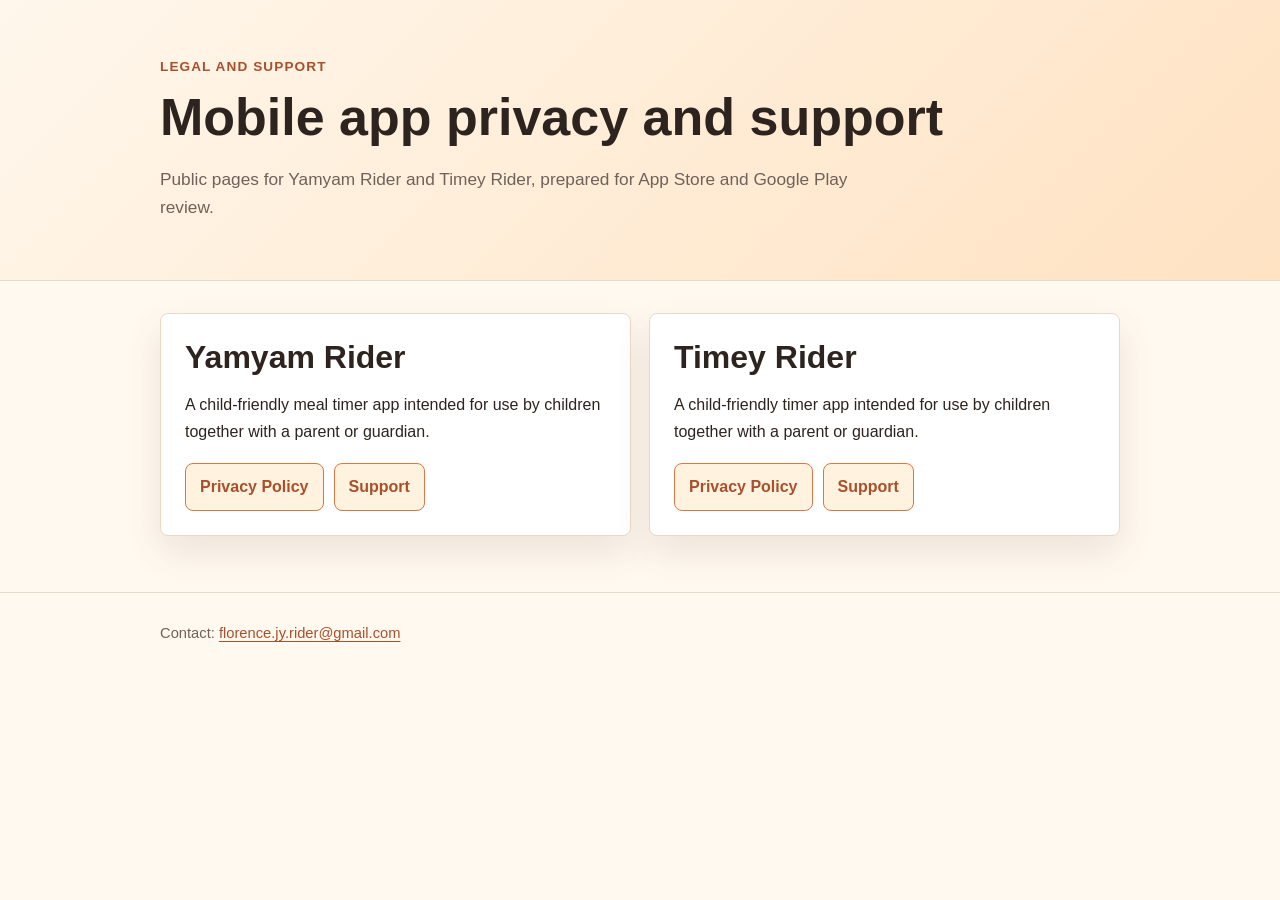
==== docs/index.html @ 0dad2fe5 "Implemented the GitHub Pages static site Created: - app-legal-pages/docs/index.html - app-legal-pa" ====
<!doctype html>
<html lang="en">
<head>
  <meta charset="utf-8">
  <meta name="viewport" content="width=device-width, initial-scale=1">
  <title>App Legal and Support Pages</title>
  <link rel="stylesheet" href="style.css">
</head>
<body>
  <header class="site-header">
    <div class="wrap hero">
      <p class="eyebrow">Legal and support</p>
      <h1>Mobile app privacy and support</h1>
      <p class="lead">Public pages for Yamyam Rider and Timey Rider, prepared for App Store and Google Play review.</p>
    </div>
  </header>

  <main class="wrap main">
    <section class="grid" aria-label="App pages">
      <article class="card">
        <h2>Yamyam Rider</h2>
        <p>A child-friendly meal timer app intended for use by children together with a parent or guardian.</p>
        <div class="links">
          <a class="button" href="privacy/yamyam-rider/">Privacy Policy</a>
          <a class="button" href="support/yamyam-rider/">Support</a>
        </div>
      </article>

      <article class="card">
        <h2>Timey Rider</h2>
        <p>A child-friendly timer app intended for use by children together with a parent or guardian.</p>
        <div class="links">
          <a class="button" href="privacy/timey-rider/">Privacy Policy</a>
          <a class="button" href="support/timey-rider/">Support</a>
        </div>
      </article>
    </section>
  </main>

  <footer class="site-footer">
    <div class="wrap">
      <p>Contact: <a href="mailto:florence.jy.rider@gmail.com">florence.jy.rider@gmail.com</a></p>
    </div>
  </footer>
</body>
</html>
---- docs/style.css ----
:root {
  color-scheme: light;
  --bg: #fff9f0;
  --surface: #ffffff;
  --surface-soft: #fff3df;
  --text: #2d241f;
  --muted: #6e625a;
  --accent: #d97845;
  --accent-dark: #a94f2b;
  --border: #ead8c6;
  --shadow: 0 16px 36px rgba(111, 78, 55, 0.12);
}

* {
  box-sizing: border-box;
}

html {
  scroll-behavior: smooth;
}

body {
  margin: 0;
  background: var(--bg);
  color: var(--text);
  font-family: -apple-system, BlinkMacSystemFont, "Segoe UI", sans-serif;
  font-size: 16px;
  line-height: 1.65;
}

a {
  color: var(--accent-dark);
  text-decoration-thickness: 0.08em;
  text-underline-offset: 0.18em;
}

a:hover {
  color: var(--accent);
}

.site-header {
  background: linear-gradient(135deg, #fff7ec 0%, #ffe2c2 100%);
  border-bottom: 1px solid var(--border);
}

.wrap {
  width: min(100% - 32px, 960px);
  margin: 0 auto;
}

.hero {
  padding: 56px 0 44px;
}

.eyebrow {
  margin: 0 0 8px;
  color: var(--accent-dark);
  font-size: 0.85rem;
  font-weight: 700;
  letter-spacing: 0.08em;
  text-transform: uppercase;
}

h1,
h2,
h3 {
  line-height: 1.2;
}

h1 {
  margin: 0;
  font-size: clamp(2rem, 6vw, 3.25rem);
}

h2 {
  margin: 0 0 16px;
  font-size: clamp(1.45rem, 4vw, 2rem);
}

h3 {
  margin: 28px 0 8px;
  font-size: 1.15rem;
}

p {
  margin: 0 0 14px;
}

ul {
  margin: 0 0 16px;
  padding-left: 1.35rem;
}

.lead {
  max-width: 720px;
  margin-top: 16px;
  color: var(--muted);
  font-size: 1.08rem;
}

.main {
  padding: 32px 0 56px;
}

.grid {
  display: grid;
  grid-template-columns: repeat(2, minmax(0, 1fr));
  gap: 18px;
}

.card,
.content-card {
  background: var(--surface);
  border: 1px solid var(--border);
  border-radius: 8px;
  box-shadow: var(--shadow);
}

.card {
  padding: 24px;
}

.content-card {
  padding: clamp(20px, 4vw, 36px);
}

.links {
  display: flex;
  flex-wrap: wrap;
  gap: 10px;
  margin-top: 18px;
}

.button {
  display: inline-flex;
  align-items: center;
  justify-content: center;
  min-height: 44px;
  padding: 10px 14px;
  border: 1px solid var(--accent);
  border-radius: 8px;
  background: var(--surface-soft);
  color: var(--accent-dark);
  font-weight: 700;
  text-decoration: none;
}

.button:hover {
  background: #ffe8cf;
}

.navline {
  display: flex;
  flex-wrap: wrap;
  gap: 8px;
  margin: 0 0 24px;
  padding: 12px 14px;
  background: var(--surface-soft);
  border: 1px solid var(--border);
  border-radius: 8px;
  color: var(--muted);
}

.navline a {
  font-weight: 700;
}

.lang-section {
  padding-top: 18px;
  border-top: 1px solid var(--border);
}

.lang-section:first-of-type {
  border-top: 0;
}

.meta {
  color: var(--muted);
}

.site-footer {
  padding: 28px 0;
  border-top: 1px solid var(--border);
  color: var(--muted);
  font-size: 0.92rem;
}

@media (max-width: 720px) {
  .wrap {
    width: min(100% - 24px, 960px);
  }

  .hero {
    padding: 40px 0 34px;
  }

  .grid {
    grid-template-columns: 1fr;
  }

  .card {
    padding: 20px;
  }
}
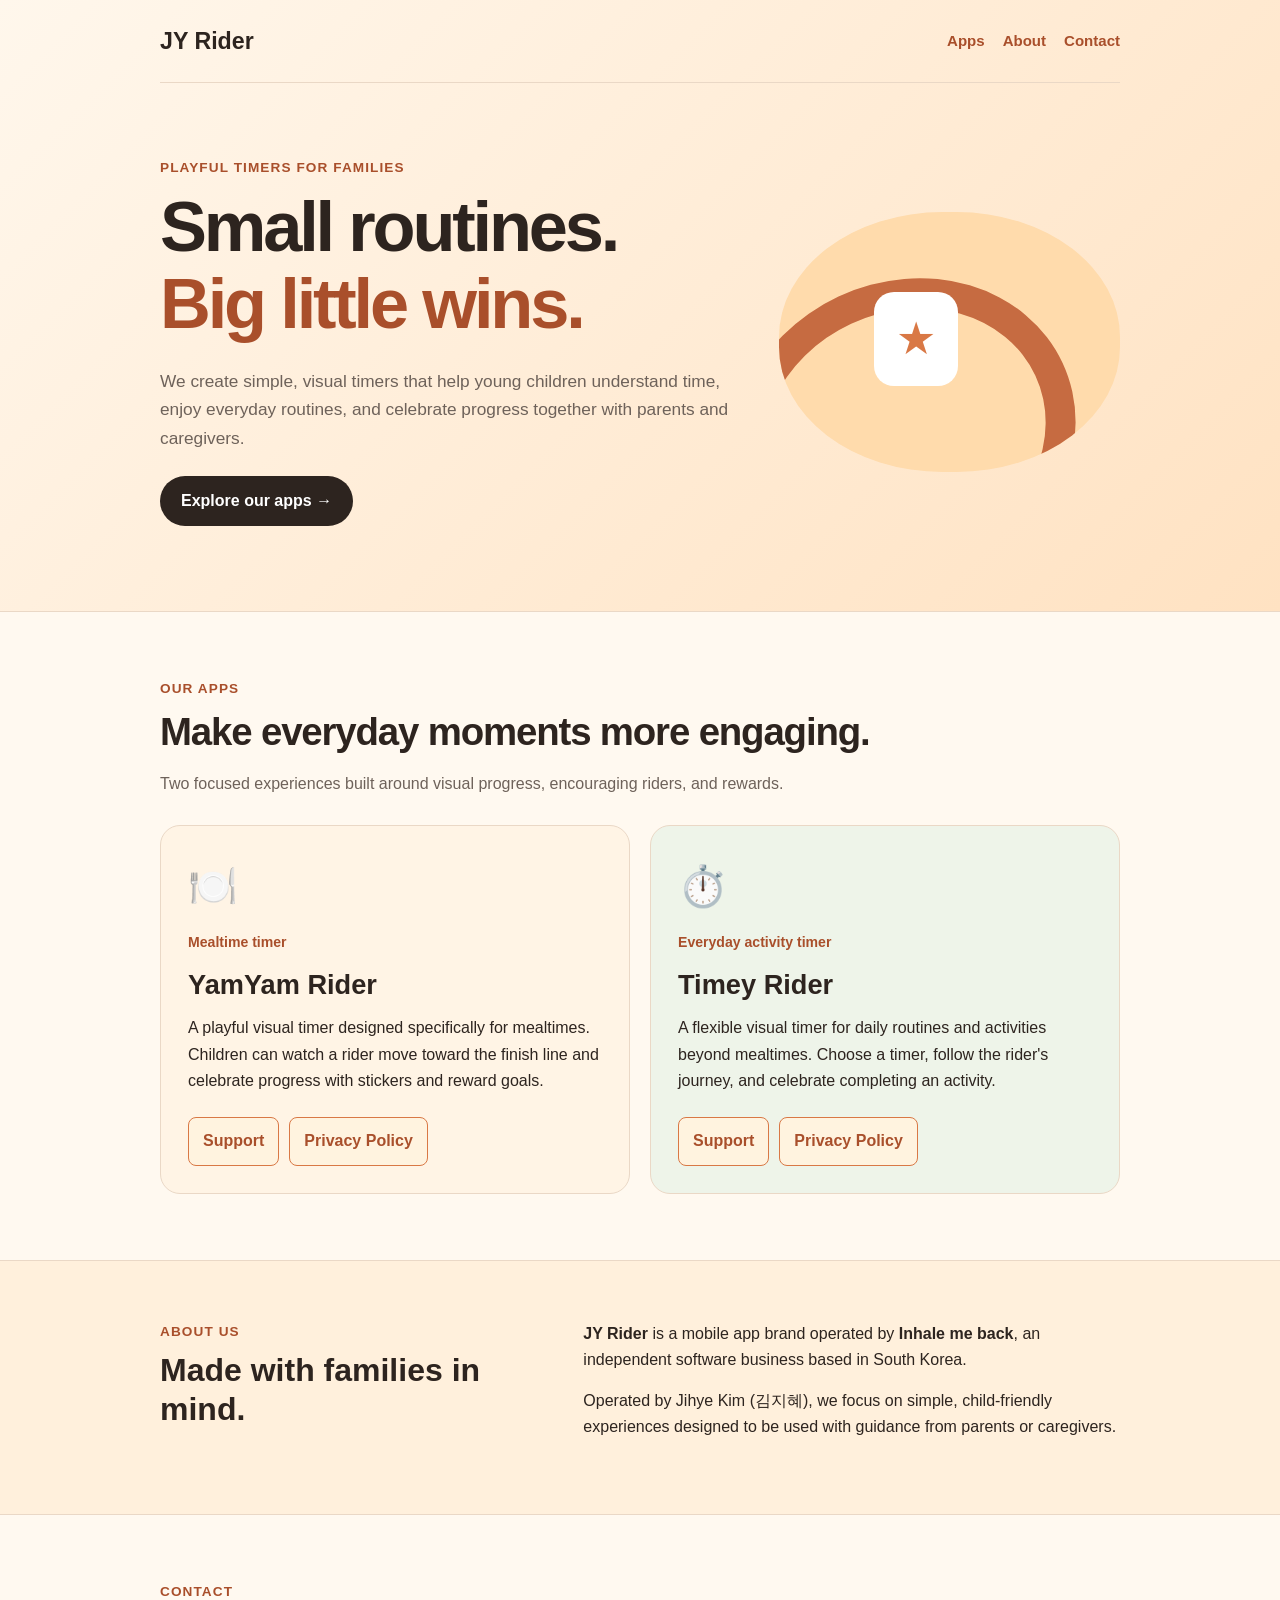
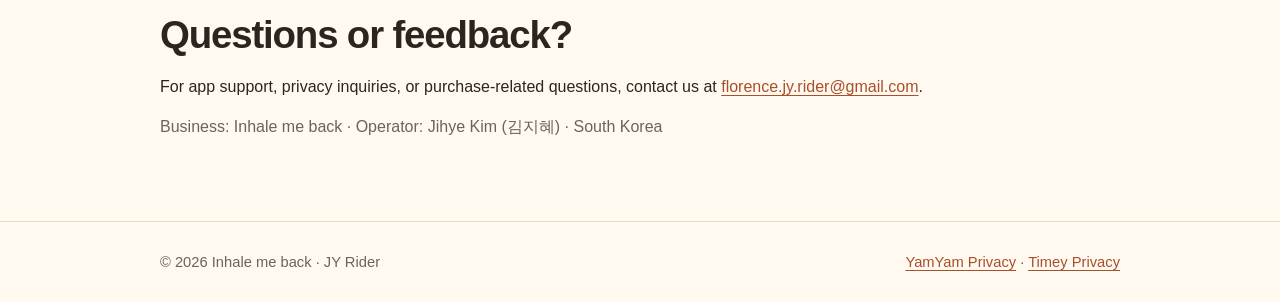
==== commit 412c7807: "Create official JY Rider homepage for Inhale me back" ====
--- a/docs/index.html
+++ b/docs/index.html
@@ -1,46 +1,32 @@
 <!doctype html>
 <html lang="en">
 <head>
-  <meta charset="utf-8">
-  <meta name="viewport" content="width=device-width, initial-scale=1">
-  <title>App Legal and Support Pages</title>
-  <link rel="stylesheet" href="style.css">
+<meta charset="utf-8"><meta name="viewport" content="width=device-width,initial-scale=1">
+<meta name="description" content="JY Rider is a mobile app brand operated by Inhale me back in South Korea. Discover YamYam Rider and Timey Rider, playful timer apps for families.">
+<title>JY Rider | Inhale me back</title>
+<link rel="stylesheet" href="style.css">
+<style>
+.home-nav{display:flex;justify-content:space-between;align-items:center;gap:15px;padding:22px 0;border-bottom:1px solid #ead8c6}.home-nav a{text-decoration:none}.home-nav .brand{font-size:1.45rem;font-weight:800;color:#2d241f}.home-nav-links{display:flex;flex-wrap:wrap;gap:18px;font-size:.94rem;font-weight:650}
+.home-hero{display:grid;grid-template-columns:1.7fr 1fr;align-items:center;gap:40px;padding:74px 0 85px}.home-hero h1{font-size:clamp(2.7rem,6vw,4.4rem);letter-spacing:-.045em;line-height:1.1}.home-hero h1 em{color:#a94f2b;font-style:normal}.home-hero .lead{margin:24px 0}.primary-link{display:inline-block;background:#2d241f;color:white;padding:12px 21px;text-decoration:none;border-radius:30px;font-weight:700}.primary-link:hover{color:#fff;background:#a94f2b}
+.hero-art{height:260px;border-radius:48%;background:#ffdbac;position:relative;overflow:hidden}.hero-art:before{content:"";position:absolute;width:290px;height:250px;border:30px solid #c66b41;border-radius:50%;left:-50px;bottom:-120px;transform:rotate(-25deg)}.hero-art:after{content:"★";position:absolute;top:80px;left:95px;background:white;color:#d97845;border-radius:20px;padding:10px 22px;font-size:45px}
+.home-section{padding:66px 0}.home-section h2{font-size:clamp(1.7rem,4vw,2.4rem);letter-spacing:-.03em}.home-section .intro{color:#6e625a;max-width:700px}.app-grid{display:grid;grid-template-columns:repeat(2,minmax(0,1fr));gap:20px;margin-top:28px}.app-card{border-radius:20px;border:1px solid #ead8c6;padding:27px;background:#fff4e5}.app-card:nth-child(2){background:#eef4e9}.app-icon{font-size:40px}.app-card h3{font-size:1.7rem;margin:14px 0}.app-card .tag{font-weight:700;color:#a94f2b;font-size:.88rem;margin-top:12px}.app-card .links{margin-top:23px}
+.about{background:#fff0dc;border-top:1px solid #ead8c6;border-bottom:1px solid #ead8c6}.about-inner{display:grid;grid-template-columns:1fr 1.4fr;gap:40px;padding:60px 0}.contact-link{overflow-wrap:anywhere}.home-footer{display:flex;justify-content:space-between;gap:15px;flex-wrap:wrap}
+@media(max-width:700px){.home-hero{display:block;padding:52px 0}.hero-art{display:none}.app-grid,.about-inner{grid-template-columns:1fr}.home-nav-links{gap:9px;font-size:.85rem}.home-section{padding:50px 0}.about-inner{padding:50px 0}}
+</style>
 </head>
 <body>
-  <header class="site-header">
-    <div class="wrap hero">
-      <p class="eyebrow">Legal and support</p>
-      <h1>Mobile app privacy and support</h1>
-      <p class="lead">Public pages for Yamyam Rider and Timey Rider, prepared for App Store and Google Play review.</p>
-    </div>
-  </header>
-
-  <main class="wrap main">
-    <section class="grid" aria-label="App pages">
-      <article class="card">
-        <h2>Yamyam Rider</h2>
-        <p>A child-friendly meal timer app intended for use by children together with a parent or guardian.</p>
-        <div class="links">
-          <a class="button" href="privacy/yamyam-rider/">Privacy Policy</a>
-          <a class="button" href="support/yamyam-rider/">Support</a>
-        </div>
-      </article>
-
-      <article class="card">
-        <h2>Timey Rider</h2>
-        <p>A child-friendly timer app intended for use by children together with a parent or guardian.</p>
-        <div class="links">
-          <a class="button" href="privacy/timey-rider/">Privacy Policy</a>
-          <a class="button" href="support/timey-rider/">Support</a>
-        </div>
-      </article>
-    </section>
-  </main>
-
-  <footer class="site-footer">
-    <div class="wrap">
-      <p>Contact: <a href="mailto:florence.jy.rider@gmail.com">florence.jy.rider@gmail.com</a></p>
-    </div>
-  </footer>
-</body>
-</html>
+<header class="site-header"><div class="wrap">
+<nav class="home-nav" aria-label="Main navigation"><a class="brand" href="./">JY Rider</a><div class="home-nav-links"><a href="#apps">Apps</a><a href="#about">About</a><a href="#contact">Contact</a></div></nav>
+<div class="home-hero"><div><p class="eyebrow">Playful timers for families</p><h1>Small routines.<br><em>Big little wins.</em></h1><p class="lead">We create simple, visual timers that help young children understand time, enjoy everyday routines, and celebrate progress together with parents and caregivers.</p><a class="primary-link" href="#apps">Explore our apps →</a></div><div class="hero-art" aria-hidden="true"></div></div>
+</div></header>
+<main>
+<section class="wrap home-section" id="apps"><p class="eyebrow">Our apps</p><h2>Make everyday moments more engaging.</h2><p class="intro">Two focused experiences built around visual progress, encouraging riders, and rewards.</p>
+<div class="app-grid">
+<article class="app-card"><div class="app-icon" aria-hidden="true">🍽️</div><p class="tag">Mealtime timer</p><h3>YamYam Rider</h3><p>A playful visual timer designed specifically for mealtimes. Children can watch a rider move toward the finish line and celebrate progress with stickers and reward goals.</p><div class="links"><a class="button" href="support/yamyam-rider/">Support</a><a class="button" href="privacy/yamyam-rider/">Privacy Policy</a></div></article>
+<article class="app-card"><div class="app-icon" aria-hidden="true">⏱️</div><p class="tag">Everyday activity timer</p><h3>Timey Rider</h3><p>A flexible visual timer for daily routines and activities beyond mealtimes. Choose a timer, follow the rider's journey, and celebrate completing an activity.</p><div class="links"><a class="button" href="support/timey-rider/">Support</a><a class="button" href="privacy/timey-rider/">Privacy Policy</a></div></article>
+</div></section>
+<section class="about" id="about"><div class="wrap about-inner"><div><p class="eyebrow">About us</p><h2>Made with families in mind.</h2></div><div><p><strong>JY Rider</strong> is a mobile app brand operated by <strong>Inhale me back</strong>, an independent software business based in South Korea.</p><p>Operated by Jihye Kim (김지혜), we focus on simple, child-friendly experiences designed to be used with guidance from parents or caregivers.</p></div></div></section>
+<section class="wrap home-section" id="contact"><p class="eyebrow">Contact</p><h2>Questions or feedback?</h2><p>For app support, privacy inquiries, or purchase-related questions, contact us at <a class="contact-link" href="mailto:florence.jy.rider@gmail.com">florence.jy.rider@gmail.com</a>.</p><p class="meta">Business: Inhale me back · Operator: Jihye Kim (김지혜) · South Korea</p></section>
+</main>
+<footer class="site-footer"><div class="wrap home-footer"><span>© 2026 Inhale me back · JY Rider</span><span><a href="privacy/yamyam-rider/">YamYam Privacy</a> · <a href="privacy/timey-rider/">Timey Privacy</a></span></div></footer>
+</body></html>
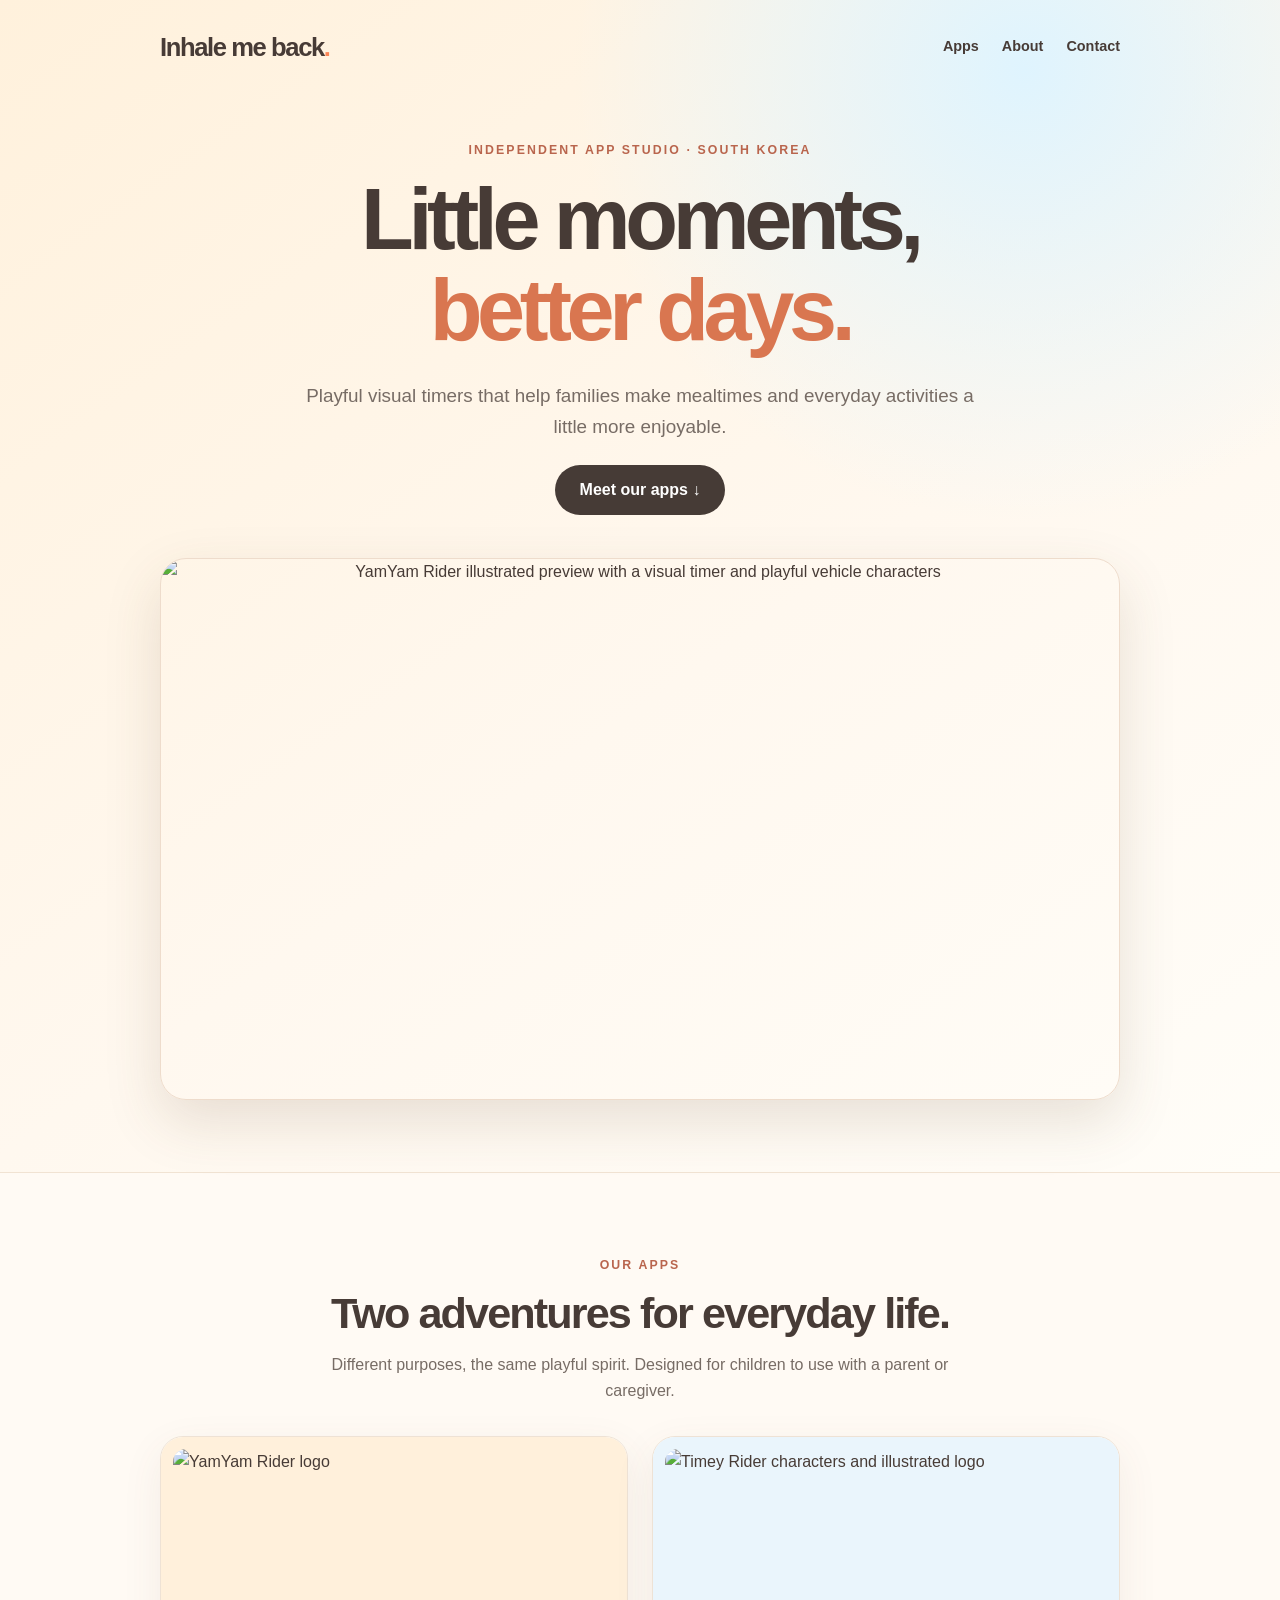
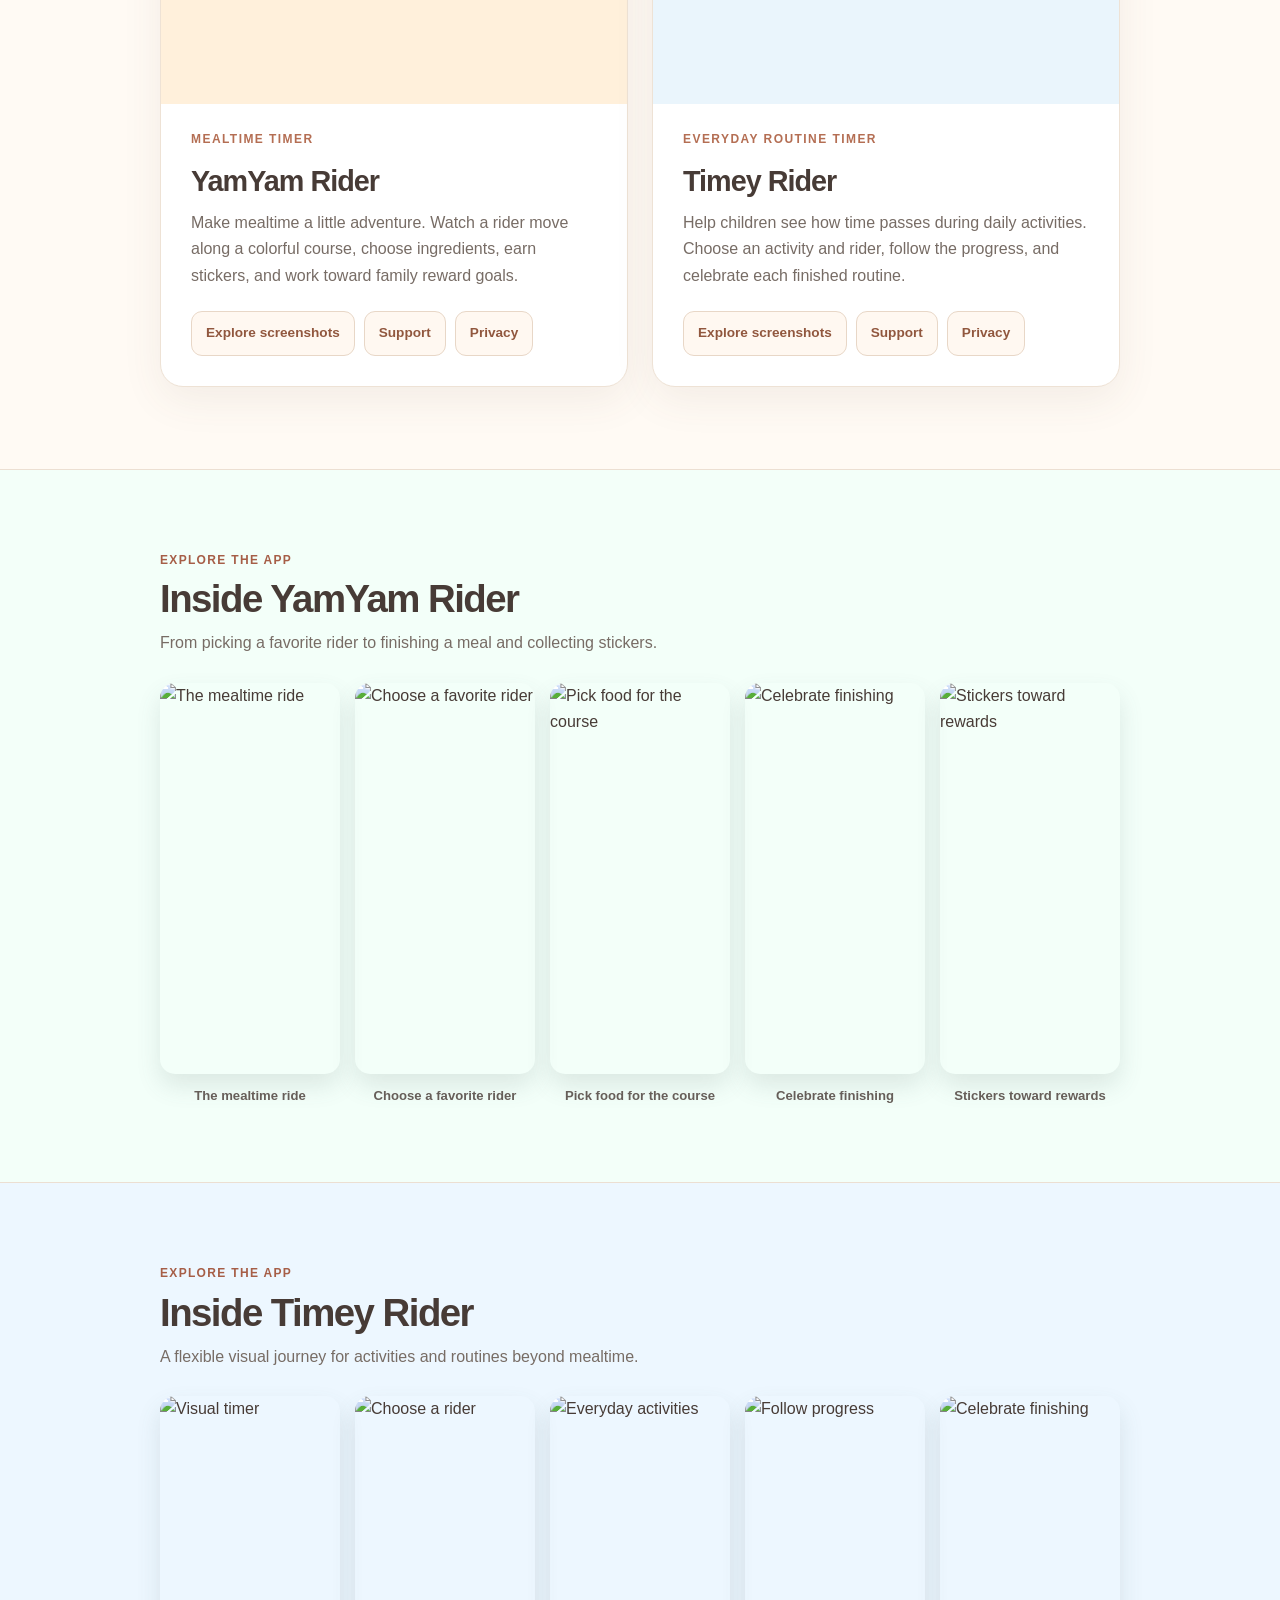
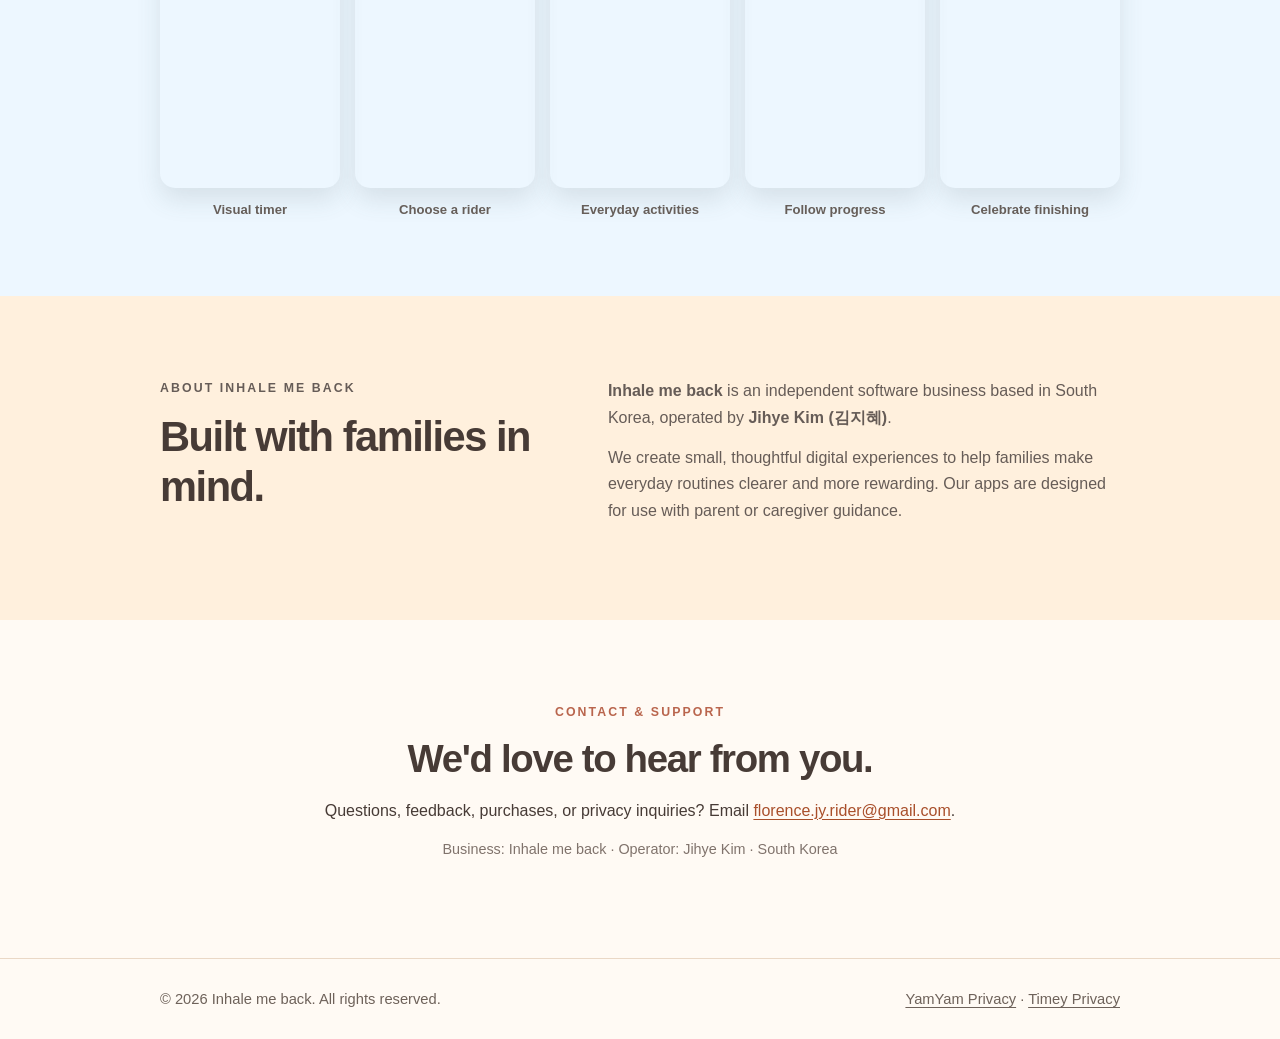
==== commit 319a2795: "Prepare Inhale me back homepage v2 with dual app galleries" ====
--- a/docs/index.html
+++ b/docs/index.html
@@ -2,31 +2,50 @@
 <html lang="en">
 <head>
 <meta charset="utf-8"><meta name="viewport" content="width=device-width,initial-scale=1">
-<meta name="description" content="JY Rider is a mobile app brand operated by Inhale me back in South Korea. Discover YamYam Rider and Timey Rider, playful timer apps for families.">
-<title>JY Rider | Inhale me back</title>
+<meta name="description" content="Inhale me back develops playful visual timer apps for families. Meet YamYam Rider for mealtimes and Timey Rider for everyday routines.">
+<meta name="theme-color" content="#fffaf4">
+<meta property="og:title" content="Inhale me back | Little moments, better days.">
+<meta property="og:description" content="Explore YamYam Rider and Timey Rider — playful visual timers for children and families.">
+<title>Inhale me back | Little moments, better days.</title>
 <link rel="stylesheet" href="style.css">
 <style>
-.home-nav{display:flex;justify-content:space-between;align-items:center;gap:15px;padding:22px 0;border-bottom:1px solid #ead8c6}.home-nav a{text-decoration:none}.home-nav .brand{font-size:1.45rem;font-weight:800;color:#2d241f}.home-nav-links{display:flex;flex-wrap:wrap;gap:18px;font-size:.94rem;font-weight:650}
-.home-hero{display:grid;grid-template-columns:1.7fr 1fr;align-items:center;gap:40px;padding:74px 0 85px}.home-hero h1{font-size:clamp(2.7rem,6vw,4.4rem);letter-spacing:-.045em;line-height:1.1}.home-hero h1 em{color:#a94f2b;font-style:normal}.home-hero .lead{margin:24px 0}.primary-link{display:inline-block;background:#2d241f;color:white;padding:12px 21px;text-decoration:none;border-radius:30px;font-weight:700}.primary-link:hover{color:#fff;background:#a94f2b}
-.hero-art{height:260px;border-radius:48%;background:#ffdbac;position:relative;overflow:hidden}.hero-art:before{content:"";position:absolute;width:290px;height:250px;border:30px solid #c66b41;border-radius:50%;left:-50px;bottom:-120px;transform:rotate(-25deg)}.hero-art:after{content:"★";position:absolute;top:80px;left:95px;background:white;color:#d97845;border-radius:20px;padding:10px 22px;font-size:45px}
-.home-section{padding:66px 0}.home-section h2{font-size:clamp(1.7rem,4vw,2.4rem);letter-spacing:-.03em}.home-section .intro{color:#6e625a;max-width:700px}.app-grid{display:grid;grid-template-columns:repeat(2,minmax(0,1fr));gap:20px;margin-top:28px}.app-card{border-radius:20px;border:1px solid #ead8c6;padding:27px;background:#fff4e5}.app-card:nth-child(2){background:#eef4e9}.app-icon{font-size:40px}.app-card h3{font-size:1.7rem;margin:14px 0}.app-card .tag{font-weight:700;color:#a94f2b;font-size:.88rem;margin-top:12px}.app-card .links{margin-top:23px}
-.about{background:#fff0dc;border-top:1px solid #ead8c6;border-bottom:1px solid #ead8c6}.about-inner{display:grid;grid-template-columns:1fr 1.4fr;gap:40px;padding:60px 0}.contact-link{overflow-wrap:anywhere}.home-footer{display:flex;justify-content:space-between;gap:15px;flex-wrap:wrap}
-@media(max-width:700px){.home-hero{display:block;padding:52px 0}.hero-art{display:none}.app-grid,.about-inner{grid-template-columns:1fr}.home-nav-links{gap:9px;font-size:.85rem}.home-section{padding:50px 0}.about-inner{padding:50px 0}}
-</style>
-</head>
-<body>
-<header class="site-header"><div class="wrap">
-<nav class="home-nav" aria-label="Main navigation"><a class="brand" href="./">JY Rider</a><div class="home-nav-links"><a href="#apps">Apps</a><a href="#about">About</a><a href="#contact">Contact</a></div></nav>
-<div class="home-hero"><div><p class="eyebrow">Playful timers for families</p><h1>Small routines.<br><em>Big little wins.</em></h1><p class="lead">We create simple, visual timers that help young children understand time, enjoy everyday routines, and celebrate progress together with parents and caregivers.</p><a class="primary-link" href="#apps">Explore our apps →</a></div><div class="hero-art" aria-hidden="true"></div></div>
-</div></header>
+/* Scoped homepage styles: legal and support documents retain their original CSS. */
+:root{--ink:#473b36;--sub:#776c65;--salmon:#fb8556;--cream:#fffaf4}
+html{scroll-padding-top:24px}body{margin:0;background:var(--cream);color:var(--ink)}
+a:focus-visible{outline:3px solid #1179bc;outline-offset:4px;border-radius:4px}
+.topbar{display:flex;justify-content:space-between;align-items:center;gap:14px;padding:26px 0 22px}.brand{font-size:clamp(1.3rem,2vw,1.68rem);font-weight:850;letter-spacing:-.055em;color:var(--ink);text-decoration:none}.brand .dot{color:var(--salmon)}.toplinks{display:flex;gap:23px;align-items:center}.toplinks a{text-decoration:none;font-weight:700;font-size:.9rem;color:var(--ink)}
+.hero-area{background:radial-gradient(circle at 80% 6%,#dff4fe 0,transparent 30%),linear-gradient(145deg,#fff1dc,#fff8ef 56%,#fffdf8);border-bottom:1px solid #f1e3d3}.hero{text-align:center;padding:50px 0 72px}.eyebrow2{font-size:.77rem;letter-spacing:.17em;text-transform:uppercase;font-weight:800;color:#b9654d;margin:0 0 13px}.hero h1{margin:0;font-size:clamp(2.8rem,7vw,5.4rem);line-height:1.06;letter-spacing:-.062em}.hero h1 span{color:#d97650}.hero p.lead{max-width:690px;margin:23px auto;color:var(--sub);font-size:clamp(1rem,2vw,1.18rem)}.primary{display:inline-flex;align-items:center;justify-content:center;padding:12px 25px;background:#463b36;color:white;text-decoration:none;border-radius:50px;font-weight:800}.primary:hover{color:#fff;background:#b75c39}.hero-media{display:block;overflow:hidden;margin:43px auto 0;border-radius:26px;box-shadow:0 22px 56px #61442c25;border:1px solid #eedccc}.hero-media img{width:100%;height:auto;display:block}
+.section2{padding:82px 0}.centered{text-align:center}.section-heading{max-width:690px;margin:0 auto 32px}.section-heading h2{font-size:clamp(1.8rem,4vw,2.7rem);letter-spacing:-.044em;margin:0 0 12px}.section-heading>p:last-child{color:var(--sub)}
+.appcards{display:grid;grid-template-columns:repeat(2,minmax(0,1fr));gap:24px}.appcard{background:white;border:1px solid #eee2d5;border-radius:23px;overflow:hidden;box-shadow:0 13px 40px #65504114}.appvisual{aspect-ratio:1.75;display:flex;align-items:center;justify-content:center;padding:12px;background:#fff0db}.appcard:nth-child(2) .appvisual{background:#eaf5fc}.appvisual img{width:100%;height:100%;object-fit:contain;border-radius:13px}.apptext{padding:26px 30px 30px}.apptext h3{font-size:1.8rem;letter-spacing:-.035em;margin:3px 0 12px}.apptext>p{color:var(--sub)}.apptext .micro{font-size:.75rem;font-weight:800;text-transform:uppercase;letter-spacing:.12em;color:#b46e53}.appactions{display:flex;gap:9px;flex-wrap:wrap;margin-top:22px}.appactions a{border:1px solid #e8d7c7;border-radius:11px;padding:10px 14px;background:#fff8f1;text-decoration:none;font-weight:750;color:#91573e;font-size:.85rem}
+.product-section{padding:76px 0;border-top:1px solid #ecdfd2}.product-section.yamyam{background:#f3fff9}.product-section.timey{background:#edf7ff}.product-heading{display:flex;gap:20px;justify-content:space-between;align-items:end;margin-bottom:26px}.product-heading h2{font-size:clamp(1.7rem,4vw,2.4rem);letter-spacing:-.04em;margin:4px 0 8px}.product-heading p{color:var(--sub);margin:0;max-width:660px}.product-heading .smalltag{font-size:.75rem;color:#a65e47;font-weight:800;letter-spacing:.11em;text-transform:uppercase}
+.screen-gallery{display:grid;grid-template-columns:repeat(5,minmax(0,1fr));gap:15px}.screen-gallery figure{margin:0;min-width:0}.screen-gallery img{display:block;width:100%;height:auto;border-radius:15px;box-shadow:0 12px 25px #4b606624}.screen-gallery figcaption{text-align:center;margin-top:11px;font-size:.82rem;color:#665e59;font-weight:650}
+.about-section{background:#fff0dd}.about-grid{display:grid;grid-template-columns:1fr 1.3fr;gap:54px}.about-grid h2{font-size:clamp(1.8rem,4vw,2.6rem);letter-spacing:-.035em;margin:0}.about-grid p{color:#665c57}.contact{text-align:center}.contact h2{font-size:clamp(1.7rem,4vw,2.4rem);letter-spacing:-.035em}.contact a{overflow-wrap:anywhere}.contact .meta{color:#80736c;font-size:.9rem}.footer-inner{display:flex;flex-wrap:wrap;justify-content:space-between;gap:12px}.footer-inner a{color:inherit}
+@media(max-width:790px){.section2{padding:61px 0}.appcards,.about-grid{grid-template-columns:1fr}.about-grid{gap:18px}.screen-gallery{display:flex;overflow-x:auto;scroll-snap-type:x mandatory;gap:13px;padding:0 1px 18px}.screen-gallery figure{flex:0 0 38%;scroll-snap-align:start}.hero{padding:40px 0 56px}.hero-media{margin-top:32px;border-radius:16px}.product-section{padding:58px 0}}
+@media(max-width:480px){.toplinks{gap:11px}.toplinks a{font-size:.78rem}.brand{font-size:1.22rem}.screen-gallery figure{flex-basis:58%}.apptext{padding:22px}.hero-media{border-radius:11px}}
+@media(prefers-reduced-motion:reduce){html{scroll-behavior:auto}}
+</style></head><body>
+<div class="hero-area"><div class="wrap"><nav class="topbar" aria-label="Main navigation"><a class="brand" href="./">Inhale me back<span class="dot">.</span></a><div class="toplinks"><a href="#apps">Apps</a><a href="#about">About</a><a href="#contact">Contact</a></div></nav>
+<header class="hero"><p class="eyebrow2">Independent app studio · South Korea</p><h1>Little moments,<br><span>better days.</span></h1><p class="lead">Playful visual timers that help families make mealtimes and everyday activities a little more enjoyable.</p><a class="primary" href="#apps">Meet our apps ↓</a><picture class="hero-media"><img src="assets/yamyam-showcase.webp" width="1560" height="878" alt="YamYam Rider illustrated preview with a visual timer and playful vehicle characters" fetchpriority="high"></picture></header></div></div>
 <main>
-<section class="wrap home-section" id="apps"><p class="eyebrow">Our apps</p><h2>Make everyday moments more engaging.</h2><p class="intro">Two focused experiences built around visual progress, encouraging riders, and rewards.</p>
-<div class="app-grid">
-<article class="app-card"><div class="app-icon" aria-hidden="true">🍽️</div><p class="tag">Mealtime timer</p><h3>YamYam Rider</h3><p>A playful visual timer designed specifically for mealtimes. Children can watch a rider move toward the finish line and celebrate progress with stickers and reward goals.</p><div class="links"><a class="button" href="support/yamyam-rider/">Support</a><a class="button" href="privacy/yamyam-rider/">Privacy Policy</a></div></article>
-<article class="app-card"><div class="app-icon" aria-hidden="true">⏱️</div><p class="tag">Everyday activity timer</p><h3>Timey Rider</h3><p>A flexible visual timer for daily routines and activities beyond mealtimes. Choose a timer, follow the rider's journey, and celebrate completing an activity.</p><div class="links"><a class="button" href="support/timey-rider/">Support</a><a class="button" href="privacy/timey-rider/">Privacy Policy</a></div></article>
+<section id="apps" class="section2 wrap"><div class="section-heading centered"><p class="eyebrow2">Our apps</p><h2>Two adventures for everyday life.</h2><p>Different purposes, the same playful spirit. Designed for children to use with a parent or caregiver.</p></div><div class="appcards">
+<article class="appcard"><div class="appvisual"><img src="assets/yamyam-logo.webp" loading="lazy" alt="YamYam Rider logo"></div><div class="apptext"><p class="micro">Mealtime timer</p><h3>YamYam Rider</h3><p>Make mealtime a little adventure. Watch a rider move along a colorful course, choose ingredients, earn stickers, and work toward family reward goals.</p><div class="appactions"><a href="#yamyam-gallery">Explore screenshots</a><a href="support/yamyam-rider/">Support</a><a href="privacy/yamyam-rider/">Privacy</a></div></div></article>
+<article class="appcard"><div class="appvisual"><img src="assets/timey-showcase.webp" loading="lazy" alt="Timey Rider characters and illustrated logo"></div><div class="apptext"><p class="micro">Everyday routine timer</p><h3>Timey Rider</h3><p>Help children see how time passes during daily activities. Choose an activity and rider, follow the progress, and celebrate each finished routine.</p><div class="appactions"><a href="#timey-gallery">Explore screenshots</a><a href="support/timey-rider/">Support</a><a href="privacy/timey-rider/">Privacy</a></div></div></article>
 </div></section>
-<section class="about" id="about"><div class="wrap about-inner"><div><p class="eyebrow">About us</p><h2>Made with families in mind.</h2></div><div><p><strong>JY Rider</strong> is a mobile app brand operated by <strong>Inhale me back</strong>, an independent software business based in South Korea.</p><p>Operated by Jihye Kim (김지혜), we focus on simple, child-friendly experiences designed to be used with guidance from parents or caregivers.</p></div></div></section>
-<section class="wrap home-section" id="contact"><p class="eyebrow">Contact</p><h2>Questions or feedback?</h2><p>For app support, privacy inquiries, or purchase-related questions, contact us at <a class="contact-link" href="mailto:florence.jy.rider@gmail.com">florence.jy.rider@gmail.com</a>.</p><p class="meta">Business: Inhale me back · Operator: Jihye Kim (김지혜) · South Korea</p></section>
-</main>
-<footer class="site-footer"><div class="wrap home-footer"><span>© 2026 Inhale me back · JY Rider</span><span><a href="privacy/yamyam-rider/">YamYam Privacy</a> · <a href="privacy/timey-rider/">Timey Privacy</a></span></div></footer>
+<section id="yamyam-gallery" class="product-section yamyam"><div class="wrap"><div class="product-heading"><div><span class="smalltag">Explore the app</span><h2>Inside YamYam Rider</h2><p>From picking a favorite rider to finishing a meal and collecting stickers.</p></div></div><div class="screen-gallery" aria-label="YamYam Rider screenshots">
+<figure><img src="assets/yamyam-screen-01.webp" width="420" height="913" alt="The mealtime ride" loading="lazy" decoding="async"><figcaption>The mealtime ride</figcaption></figure>
+<figure><img src="assets/yamyam-screen-02.webp" width="420" height="913" alt="Choose a favorite rider" loading="lazy" decoding="async"><figcaption>Choose a favorite rider</figcaption></figure>
+<figure><img src="assets/yamyam-screen-03.webp" width="420" height="913" alt="Pick food for the course" loading="lazy" decoding="async"><figcaption>Pick food for the course</figcaption></figure>
+<figure><img src="assets/yamyam-screen-04.webp" width="420" height="913" alt="Celebrate finishing" loading="lazy" decoding="async"><figcaption>Celebrate finishing</figcaption></figure>
+<figure><img src="assets/yamyam-screen-05.webp" width="420" height="913" alt="Stickers toward rewards" loading="lazy" decoding="async"><figcaption>Stickers toward rewards</figcaption></figure>
+</div></div></section>
+<section id="timey-gallery" class="product-section timey"><div class="wrap"><div class="product-heading"><div><span class="smalltag">Explore the app</span><h2>Inside Timey Rider</h2><p>A flexible visual journey for activities and routines beyond mealtime.</p></div></div><div class="screen-gallery" aria-label="Timey Rider screenshots">
+<figure><img src="assets/timey-screen-01.webp" width="420" height="913" alt="Visual timer" loading="lazy" decoding="async"><figcaption>Visual timer</figcaption></figure>
+<figure><img src="assets/timey-screen-02.webp" width="420" height="913" alt="Choose a rider" loading="lazy" decoding="async"><figcaption>Choose a rider</figcaption></figure>
+<figure><img src="assets/timey-screen-03.webp" width="420" height="913" alt="Everyday activities" loading="lazy" decoding="async"><figcaption>Everyday activities</figcaption></figure>
+<figure><img src="assets/timey-screen-04.webp" width="420" height="913" alt="Follow progress" loading="lazy" decoding="async"><figcaption>Follow progress</figcaption></figure>
+<figure><img src="assets/timey-screen-05.webp" width="420" height="913" alt="Celebrate finishing" loading="lazy" decoding="async"><figcaption>Celebrate finishing</figcaption></figure>
+</div></div></section>
+<section id="about" class="section2 about-section"><div class="wrap about-grid"><div><p class="eyebrow2">About Inhale me back</p><h2>Built with families in mind.</h2></div><div><p><strong>Inhale me back</strong> is an independent software business based in South Korea, operated by <strong>Jihye Kim (김지혜)</strong>.</p><p>We create small, thoughtful digital experiences to help families make everyday routines clearer and more rewarding. Our apps are designed for use with parent or caregiver guidance.</p></div></div></section>
+<section id="contact" class="section2 contact wrap"><p class="eyebrow2">Contact & support</p><h2>We'd love to hear from you.</h2><p>Questions, feedback, purchases, or privacy inquiries? Email <a href="mailto:florence.jy.rider@gmail.com">florence.jy.rider@gmail.com</a>.</p><p class="meta">Business: Inhale me back · Operator: Jihye Kim · South Korea</p></section>
+</main><footer class="site-footer"><div class="wrap footer-inner"><span>© 2026 Inhale me back. All rights reserved.</span><span><a href="privacy/yamyam-rider/">YamYam Privacy</a> · <a href="privacy/timey-rider/">Timey Privacy</a></span></div></footer>
 </body></html>
